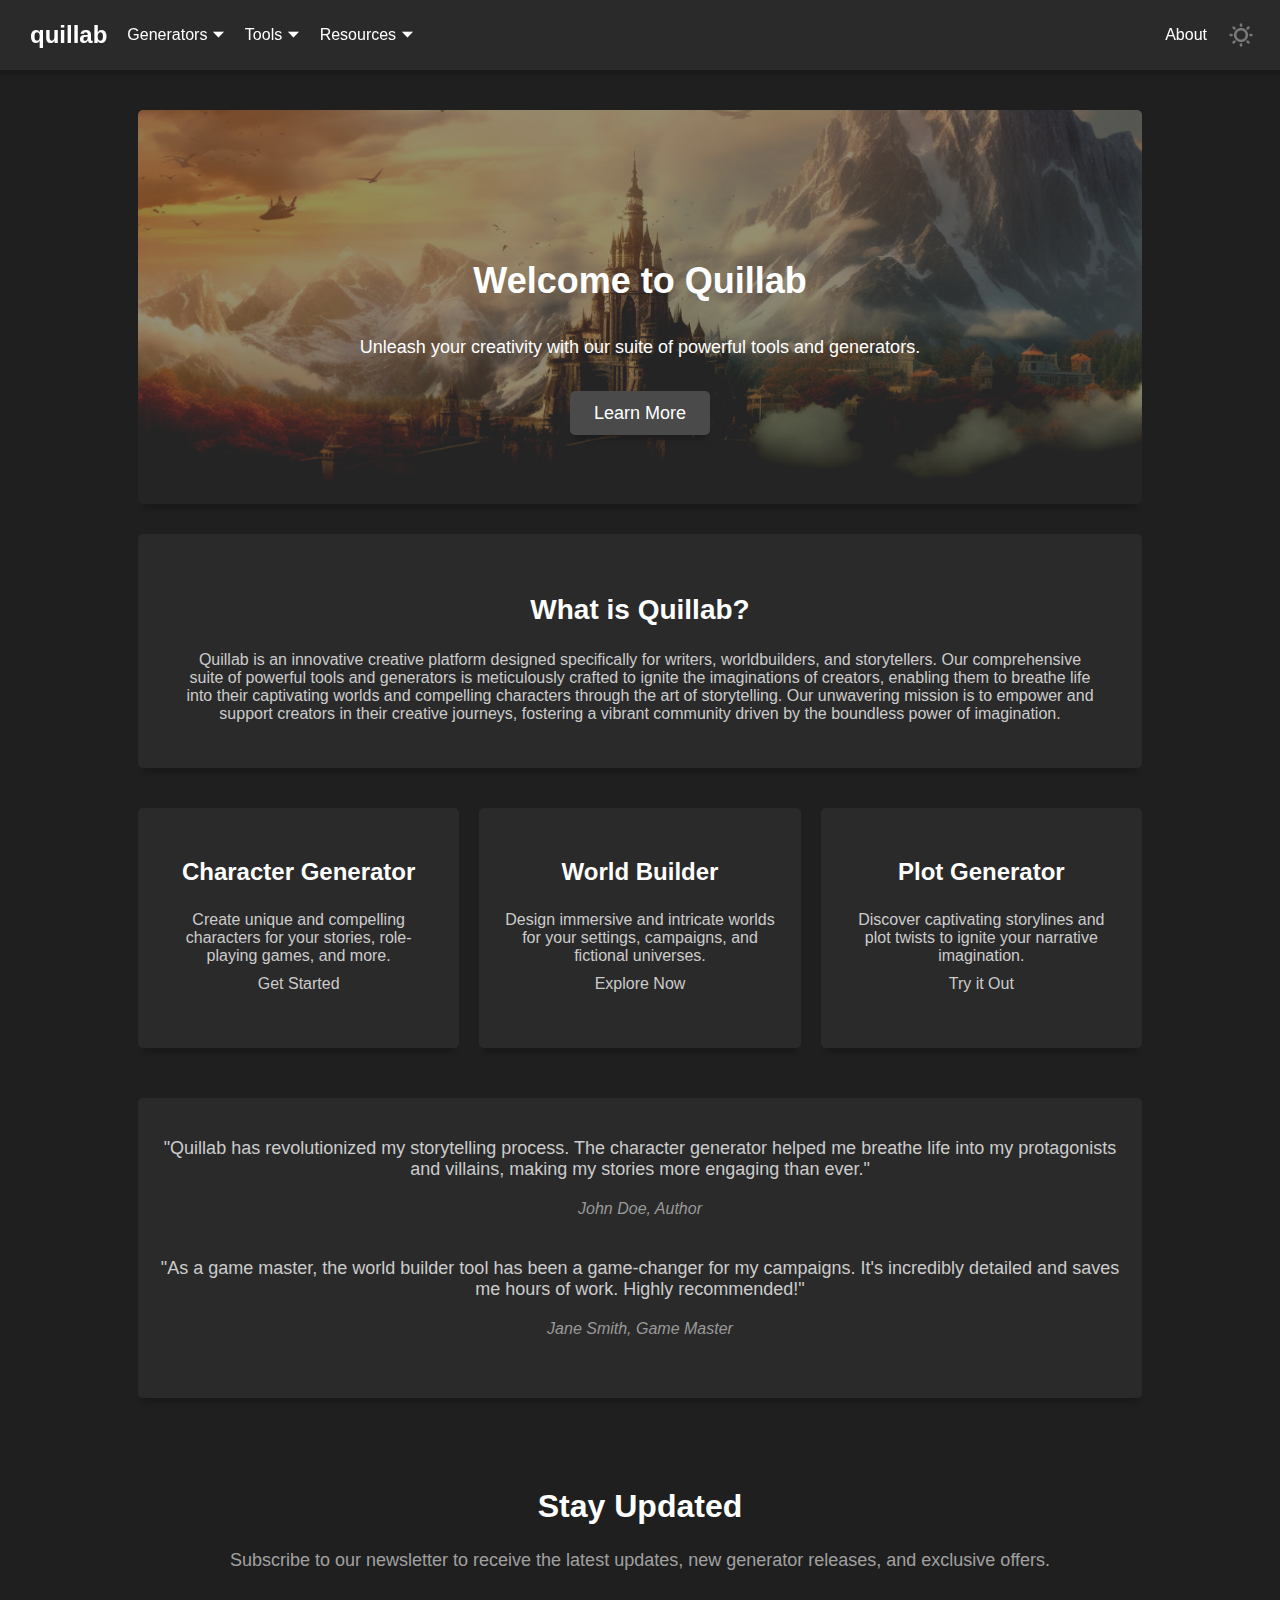
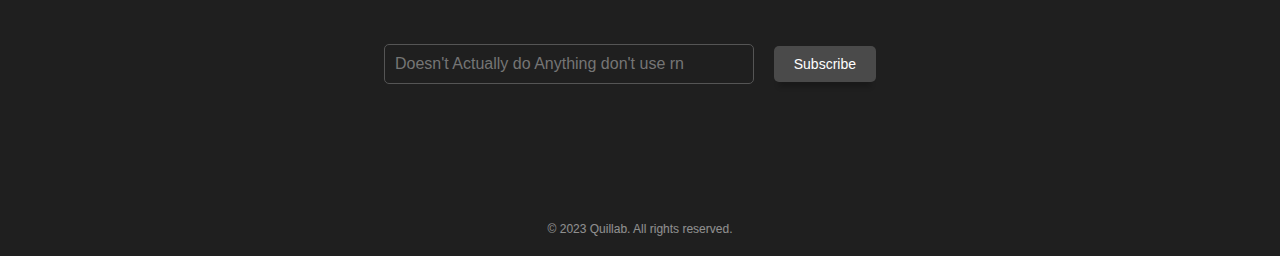
==== index.html @ d58f14c0 "Heavy work on Resources" ====
<!DOCTYPE html>
<html>

<head>
  <title>Quillab | Home</title>
  <link rel="icon" type="image/png" href="./images/icon.png">
  <link rel="stylesheet" href="style.css">
</head>

<body>
  <!--HEADER-->
  <header>
    <nav>
      <ul class="header-options-left">

        <li><a class="link" href="./"><h1>quillab</h1></a></li>

        <li class="dropdown" class="link" href="./generators">
          <summary>Generators ⏷</summary>
          <div class="dropdown-container">
            <ul class="dropdown-content">
              <li><a class="link" href="./character-generator">Character Generator</a></li>
              <!-- Add more generator links here -->
            </ul>
          </div>
        </li>
        
        <li class="dropdown" class="link" href="./generators">
          <summary>Tools ⏷</summary>
          <div class="dropdown-container">
            <ul class="dropdown-content">
              <li><a class="link" href="./character-generator"></a></li>
              <!-- Add more generator links here -->
            </ul>
          </div>
        </li>
        
        <li class="dropdown" class="link" href="./generators">
          <summary>Resources ⏷</summary>
          <div class="dropdown-container">
            <ul class="dropdown-content">
              <li><a class="link" href="./resources/brandon-sanderson/writing-lectures-2020">Sci-Fi and Fantasy Writing Lectures</a></li>
              <!-- Add more generator links here -->
            </ul>
          </div>
        </li>
      </ul>
      <ul class="header-options-right">
        <li><a class="link" href="./about">About</a></li>
        <li><img src="./images/light-mode.png" class="icon-button" onclick="toggleTheme()"></li>
      </ul>
    </nav>
    <script>
      function toggleTheme() {
        var element = document.body;
        element.classList.toggle("light-mode");
      }
    </script>
  </header>
  
  <!--BODY-->
  <div class="centered-container">
    <section class="hero-section" style="background-image: url(./images/hero_banner_dark.png);">
      <h1 style="color: white;">Welcome to Quillab</h1>
      <p style="color: white;">Unleash your creativity with our suite of powerful tools and generators.</p>
      <a class="large-button-link" href="./about">Learn More</a>
    </section>

    <section class="box-container">
      <h2 style="margin: 20px 0;">What is Quillab?</h2>
      <p>Quillab is an innovative creative platform designed specifically for writers, worldbuilders, and storytellers. Our comprehensive suite of powerful tools and generators is meticulously crafted to ignite the imaginations of creators, enabling them to breathe life into their captivating worlds and compelling characters through the art of storytelling. Our unwavering mission is to empower and support creators in their creative journeys, fostering a vibrant community driven by the boundless power of imagination.</p>
    </section>
  
    <section class="feature-section">
      <a href="./character-generator" class="feature-card-link">
        <h3>Character Generator</h3>
        <p>Create unique and compelling characters for your stories, role-playing games, and more.</p>
        <p>Get Started</p>
      </a>
      <a href="#" class="feature-card-link">
        <h3>World Builder</h3>
        <p>Design immersive and intricate worlds for your settings, campaigns, and fictional universes.</p>
        <p>Explore Now</p>
      </a>
      <a href="#" class="feature-card-link">
        <h3>Plot Generator</h3>
        <p>Discover captivating storylines and plot twists to ignite your narrative imagination.</p>
        <p>Try it Out</p>
      </a>
    </section>
  
    <section class="testimonial-section">
      <div class="testimonial">
        <blockquote>"Quillab has revolutionized my storytelling process. The character generator helped me breathe life into my protagonists and villains, making my stories more engaging than ever."</blockquote>
        <cite>John Doe, Author</cite>
      </div>
      <div class="testimonial">
        <blockquote>"As a game master, the world builder tool has been a game-changer for my campaigns. It's incredibly detailed and saves me hours of work. Highly recommended!"</blockquote>
        <cite>Jane Smith, Game Master</cite>
      </div>
    </section>
  
    <section class="newsletter-section">
      <h2>Stay Updated</h2>
      <p>Subscribe to our newsletter to receive the latest updates, new generator releases, and exclusive offers.</p>
      <form class="newsletter-form">
        <input type="email" placeholder="Doesn't Actually do Anything don't use rn" required>
        <button type="submit">Subscribe</button>
      </form> 
    </section>
  </div>

<footer>
  &copy; 2023 Quillab. All rights reserved.
</footer>
</body>
</html>
---- style.css ----
/* Global Styles */

:root {
  --background: #1f1f1f;
  --dark-background: #121212;
  --text: #ffffff;
  --dim-text: #cccccc;
  --text-hover: #999999;
  --section-background: #2a2a2a;
  --button-background: #4a4a4a;
  --button-hover: #666666;
  --button-active: #333333;
  --border: #555555;
}
/*
.light-mode {
  --background: #f2f2f2;
  --dark-background: #e5e5e5;
  --text: #111111;
  --dim-text: #777777;
  --text-hover: #555555;
  --section-background: #ffffff;
  --button-background: #cccccc;
  --button-hover: #bbbbbb;
  --button-active: #aaaaaa;
  --border: #999999;
}
*/

*{
  transition: all 0.15s ease;
  margin: 0;
  padding: 0;
  list-style: none;
  text-decoration: none;
}

body {
  margin: 0;
  font-family: Verdana, Geneva, Tahoma, sans-serif;
  justify-content: center;
  align-items: center;
  align-self: center;
  min-height: 100vh;
  background-color: var(--background);
  color: var(--text);
}

/* 
█░█ █▀▀ ▄▀█ █▀▄ █▀▀ █▀█
█▀█ ██▄ █▀█ █▄▀ ██▄ █▀▄
*/

header {
  display: flex;
  justify-content: space-between;
  align-items: center;
  position: fixed;
  width: 100%;
  height: 50px;
  z-index: 5;
  background-color: var(--section-background);
  padding: 10px;
  box-shadow: 0px 0px 5px 5px rgba(0,0,0,0.2);
}

header h1 {
  font-size: 24px;
  color: var(--text);
  margin: 0;
}

header nav {
  width: 100%;
  display: flex;
  align-items: center;
  justify-content: space-between;
  padding: 10px;
  padding-right: 25px;
}

.header-options-left {
  margin-left: auto;
  display: flex;
  float: left;
  margin: 0;
  padding: 0;
}

.header-options-left li {
  display: flex;
  float: left;
  padding: 0 10px;
  margin: 0;
  align-items: center;
}

.header-options-right {
  margin-left: auto;
  display: flex;
  float: right;
}

.header-options-right li {
  display: flex;
  float: right;
  padding: 0 10px;
  margin: 0;
  align-items: center;
}

header a:hover,
header h1:hover {
  color: var(--text-hover);
}

/* Dropdown Stuffz */

.dropdown {
  cursor: pointer;
}

.dropdown-container {
  display: none;
  position: absolute;
  margin-top: 35px;
  margin-left: -15px;
  padding: 10px;
  width: 100%;
}

.dropdown-content {
  min-width: 100px;
  max-width: 750px;
  position: absolute;
  padding: 5px;
  z-index: 15;
  border: none;
  border-radius: 5px;
  background-color: var(--button-background);
  box-shadow: 0px 10px 5px -5px rgba(0,0,0,0.2);
}

.dropdown:hover .dropdown-container {
  display: block;
}

.dropdown:hover {
  color: var(--text-hover);
}

.dropdown-container li {
  margin: 0;
  padding: 5px 10px;
}


/* 
█▀▄▀█ ▄▀█ █ █▄░█   █▀▀ █▀█ █▄░█ ▀█▀ █▀▀ █▄░█ ▀█▀
█░▀░█ █▀█ █ █░▀█   █▄▄ █▄█ █░▀█ ░█░ ██▄ █░▀█ ░█░
*/

h1,
h2,
h3,
h4,
h5,
h6 {
  color: var(--text);
}

p {
  color: var(--dim-text);
}

h1 {
  text-align: center;
  justify-content: center;
  margin-bottom: 30px;
  font-size: 36px;
  font-family: 'Montserrat', sans-serif;
}

h2 {
  /* Unique style for h2 */
  margin-bottom: 20px;
  font-size: 28px;
  font-family: 'Open Sans', sans-serif;
}

h3 {
  /* Unique style for h3 */
  font-size: 24px;
  font-family: 'Roboto', sans-serif;
}

h4 {
  /* Unique style for h4 */
  font-size: 20px;
  font-family: 'Lato', sans-serif;
}

h5 {
  /* Unique style for h5 */
  font-size: 16px;
  font-family: 'Poppins', sans-serif;
}

h6 {
  /* Unique style for h6 */
  font-size: 14px;
  font-family: 'Nunito', sans-serif;
}

p {
  padding: 5px;
}

.page-title {
  margin: 20px;
  padding: 20px;
}

/* Links */
a {
  color: var(--text);
  text-decoration: none;
}

a.anchor {
  display: block;
  position: relative;
  top: -100px;
  visibility: hidden;
}

.link a {
  color: var(--text);
  text-decoration: none;
}

.link a:hover {
  color: var(--text-hover);
}

/* Lists */

ul {
  list-style-type: disc;
  padding-left: 20px;
}

ol {
  list-style-type: decimal;
  padding-left: 20px;
}

li {
  margin-bottom: 5px;
  text-decoration: none;
}

.container,
.centered-container {
  justify-content: center;
  text-align: center;
  padding-left: 10%;
  padding-right: 10%;
  padding-top: 80px;
  padding-bottom: 10px;
  justify-content: space-between;
}


.container {
  display: flex;
}

.centered-container {
  max-width: 80%;
}

.category {
  margin-bottom: 20px;
}

/* Buttons */
.button-link,
.large-button-link,
button {
  font-size: 14px;
  margin: 30px 20px;
  padding: 10px 20px;
  background-color: var(--button-background);
  color: var(--text);
  border: none;
  border-radius: 5px;
  cursor: pointer;
  box-shadow: 0px 10px 5px -5px rgba(0,0,0,0.2);
  text-decoration: none;
}

.large-button-link {
  font-size: 18px;
  padding: 12px 24px;
}

.button-link:hover,
.large-button-link:hover,
button:hover {
  background-color: var(--button-hover);
}

.button-link:focus,
.large-button-link:focus,
button:focus {
  outline: none;
}

.button-link:active,
.large-button-link:active,
button:active {
  background-color: var(--button-active);
  box-shadow: inset 0px 0px 5px 1px rgba(0,0,0,0.2);
}

.icon-button {
  margin: 0;
  padding: 0;
  width: 28px;
  filter: invert(0.5);
  cursor: pointer;
  text-decoration: none;
  box-shadow: none;
  background-color: none;
}
/*
.icon-button:hover {
  filter: invert(0.576);
}*/
/*
.light-mode .icon-button {
  margin: 0;
  padding: 0;
  width: 28px;
  filter: invert(0);
  cursor: pointer;
  text-decoration: none;
  box-shadow: none;
  background-color: none;
}
 
.light-mode .icon-button:hover {
  filter: invert(0.424);
}
*/
/* Footer */
footer {
  font-size: 12px;
  text-align: center;
  opacity: 0.5;
  width: 100%;
  margin-top: 20px;
  margin-bottom: 20px;
}

/* Generator Container */
.box-container,
.box-container-wide,
.box-container-left,
.box-container-right {
  margin: 0 10px 30px;
  padding: 40px;
  border: none;
  border-radius: 5px;
  background-color: var(--section-background);
  justify-content: space-between;
  box-shadow: 0px 10px 5px -5px rgba(0,0,0,0.2);
}

.box-container {
  text-align: center;
}

.box-container-wide {
  text-align: center;
  width: 180%;
}

.box-container-left {
  width: 90% auto;
  margin-left: 10%;
  text-align: left;
}

.box-container-right {
  width: 90% auto;
  margin-right: 10%;
  text-align: right;
}

/* Containers */

.split-container {
  display: flex;
  justify-content: space-between;
  text-align: center;
}

.section-left {
  width: 33%;
  float: left;
  margin: 0 10px 30px;
  padding: 40px;
  border: none;
  border-radius: 5px;
  background-color: var(--section-background);
  justify-content: space-between;
  box-shadow: 0px 10px 5px -5px rgba(0,0,0,0.2);
}

.section-right {
  width: 66%;
  float: right;
  margin: 0 10px 30px;
  padding: 40px;
  border: none;
  border-radius: 5px;
  background-color: var(--section-background);
  justify-content: space-between;
  box-shadow: 0px 10px 5px -5px rgba(0,0,0,0.2);
}

/* Results Container */
.results {
  margin-top: 30px;
}

.result-item {
  margin-bottom: 20px;
}

.result-item h3 {
  margin-bottom: 10px;
}

.result-item p {
  margin: 0;
}

/* Images */
img {
  max-width: 100%;
  height: auto;
}

/* Horizontal Lines */

hr {
  margin: 30px 120px;
  box-shadow: 0px 10px 5px -5px rgba(0,0,0,0.2);
}

/* Tables */
table {
  width: 100%;
  border-collapse: collapse;
}

th {
  background-color: var(--background);
  color: var(--text);
  padding: 10px;
  text-align: left;
}

td {
  padding: 10px;
}

/* Forms */
form {
  margin-bottom: 20px;
}

input,
textarea,
select {
  width: 100%;
  padding: 10px;
  border-radius: 5px;
  border: 1px solid var(--button-background);
  background-color: var(--background);
  color: var(--text);
}

input[type="checkbox"],
input[type="radio"] {
  display: inline-block;
  margin-right: 5px;
}

textarea {
  resize: vertical;
}

/* Hero Section */
.hero-section {
  text-align: center;
  margin: 30px 10px;
  padding: 80px 0;
  padding-top: 150px;
  background-color: var(--button-active);
  color: var(--text);
  background-position: center;
  background-size: auto 105%;
  box-shadow: 0px 10px 5px -5px rgba(0,0,0,0.2);
  border: none;
  border-radius: 5px;
}

.hero-section h2 {
  font-size: 32px;
  margin-bottom: 20px;
}

.hero-section p {
  font-size: 18px;
  color: var(--dim-text);
  margin-bottom: 40px;
}

/* Feature Section */
.feature-section {
  display: flex;
  justify-content: space-around;
  color: var(--text);
  margin: 0 0 30px;
  padding: 0 0 10px;
}

.feature-card-link,
.feature-card {
  text-align: center;
  padding: 50px 20px;
  margin: 10px;
  border-radius: 5px;
  width: 100%;
  background-color: var(--section-background);
  box-shadow: 0px 10px 5px -5px rgba(0,0,0,0.2);
  justify-content: space-between;
}

.feature-card {
  cursor: auto;
}

.feature-card-link {
  cursor: pointer;
}

.feature-card-link:hover h3 {
  transform: scale(1.15);
}

.feature-card-link h3,
.feature-card h3 {
  font-size: 24px;
  margin-bottom: 20px;
}

.feature-card-link p,
.feature-card p {
  font-size: 16px;
  color: var(--dim-text);
}

/* Testimonial Section */
.testimonial-section {
  text-align: center;
  background-color: var(--button-active);
  color: var(--text);
  margin: 10px;
  padding: 20px;
  border: none;
  border-radius: 5px;
  background-color: var(--section-background);
  justify-content: space-between;
  box-shadow: 0px 10px 5px -5px rgba(0,0,0,0.2);
}

.testimonial-section h2 {
  font-size: 32px;
  margin-bottom: 40px;
}

.testimonial {
  margin-bottom: 40px;
}

.testimonial blockquote {
  font-size: 18px;
  color: var(--dim-text);
  margin: 20px 0;
}

.testimonial cite {
  font-style: italic;
  color: var(--text-hover);
}

/* Newsletter Section */
.newsletter-section {
  text-align: center;
  padding: 80px 0;
  background-color: var(--background);
  color: var(--text);
}

.newsletter-section h2 {
  font-size: 32px;
  margin-bottom: 20px;
}

.newsletter-section p {
  font-size: 18px;
  opacity: 75%;
  margin-bottom: 40px;
}

.newsletter-form {
  display: flex;
  justify-content: center;
  align-items: center;
  margin: 0px 25%;
}

.newsletter-form input[type="email"] {
  padding: 10px;
  font-size: 16px;
  background-color: var(--background);
  border: 1px solid var(--border);
  border-radius: 5px;
  color: var(--text);
}

/* width */
::-webkit-scrollbar {
  width: 10px;
}

/* Track */
::-webkit-scrollbar-track {
  background: var(--dark-background);
  box-shadow: 0px 10px 5px -5px rgba(0,0,0,0.2);
}

/* Handle */
::-webkit-scrollbar-thumb {
  background: var(--border);
  border-radius: 10px;
}

.video-container {
  align-items: center;
  align-self: center;
  position: relative;
  margin: 15px auto;
  width: 75%;
  padding-bottom: 42.1875%; /* 16:9 */
  height: 0;
}

.video-container iframe {
  position: absolute;
  top: 0;
  left: 0;
  width: 100%;
  height: 100%;
}

iframe {
  box-shadow: 0px 10px 5px -5px rgba(0,0,0,0.2);
}

.subtle {
  margin: 0;
  opacity: 50%;
}

.copyright {
  margin: 0;
  opacity: 25%;
  font-size: 12px;
  text-align: center;
  margin-top: 20px;
  margin-bottom: 20px;
  font-family: Verdana, Geneva, Tahoma, sans-serif;
}


/* Additional HTML Elements */

/* Unique styles for other HTML elements can be added here */

/* End of CSS */
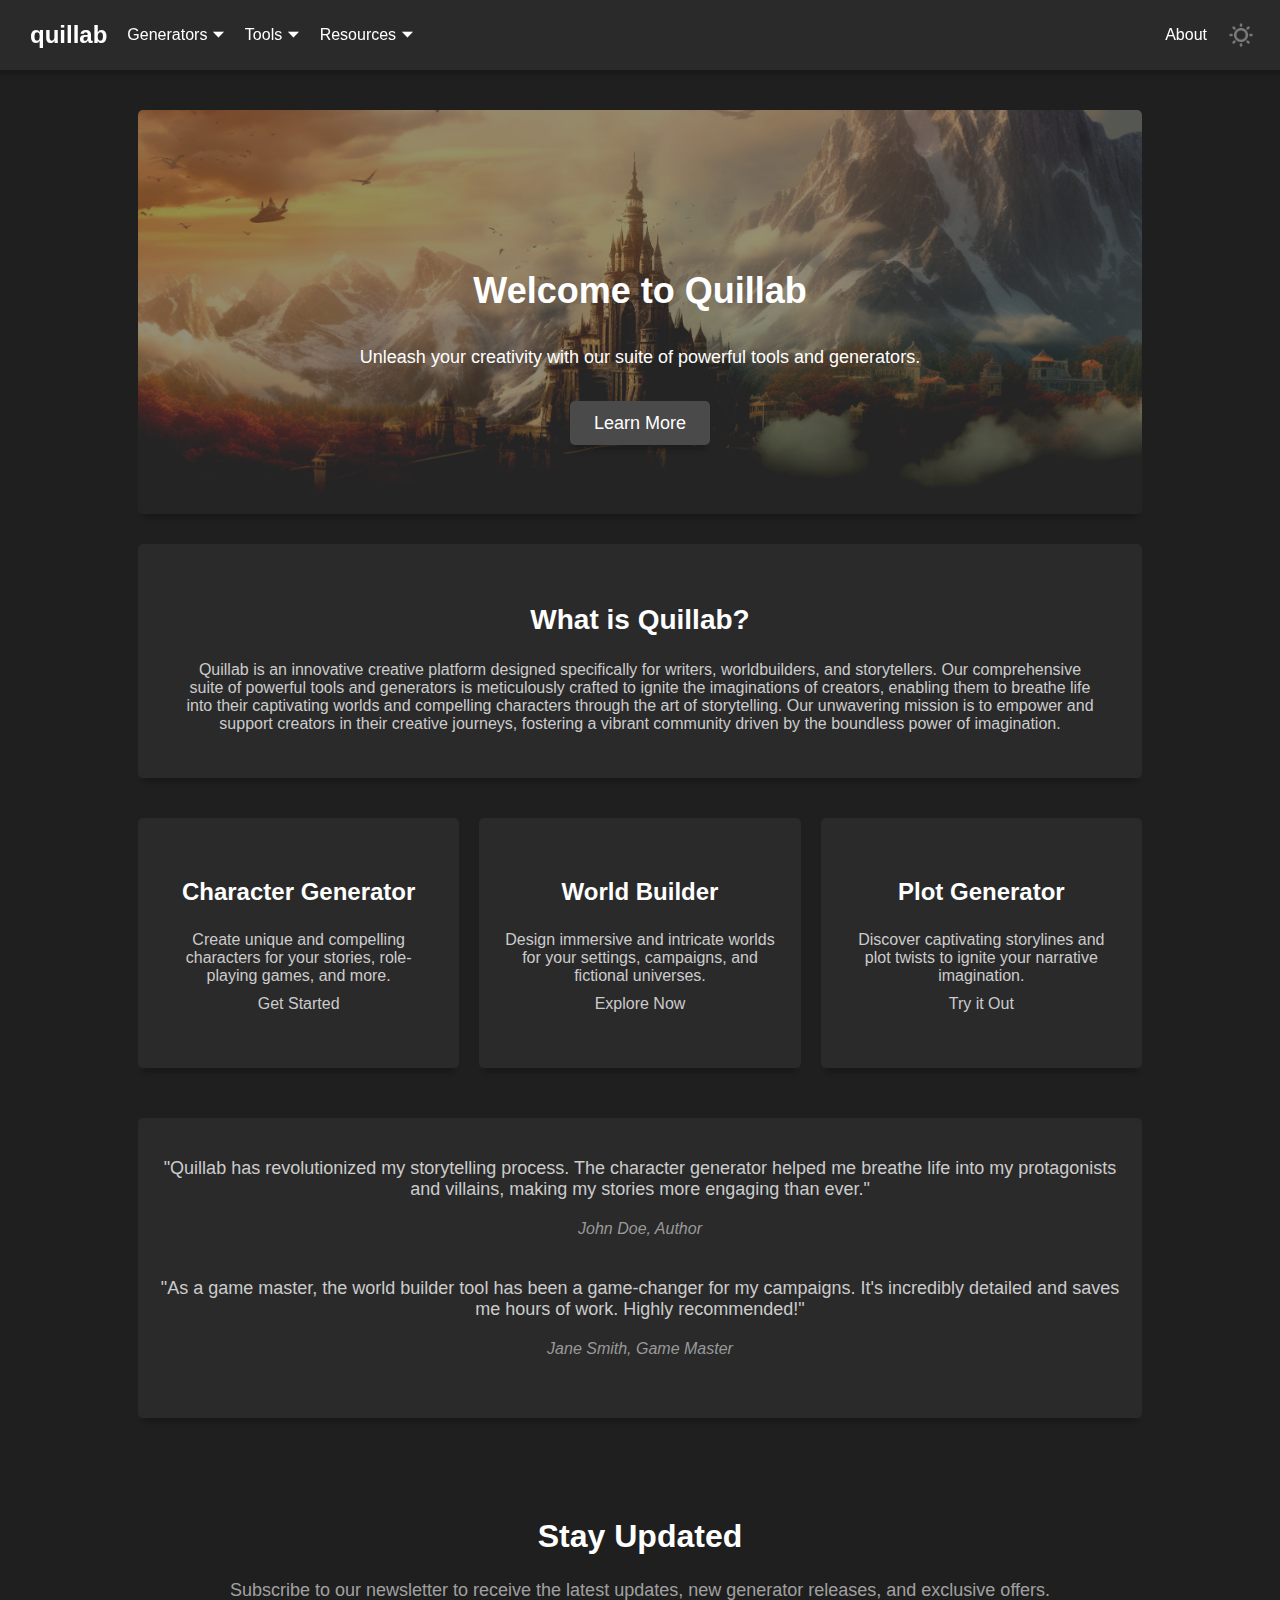
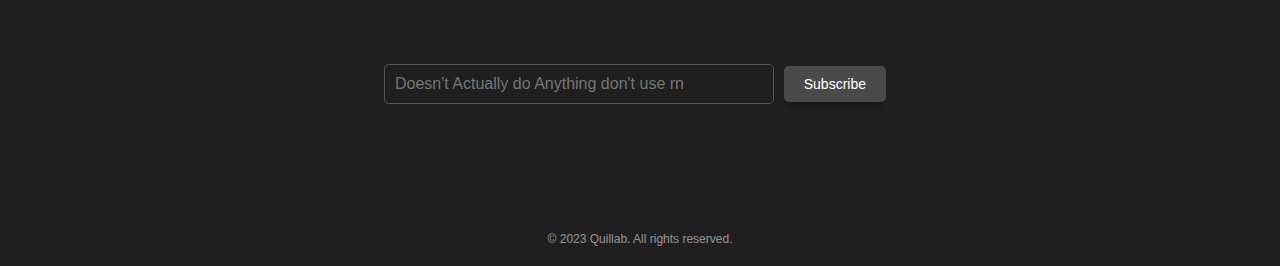
==== commit 15bdbc3a: "character generator upgrades" ====
--- a/index.html
+++ b/index.html
@@ -15,10 +15,11 @@
 
         <li><a class="link" href="./"><h1>quillab</h1></a></li>
 
-        <li class="dropdown" class="link" href="./generators">
+        <li class="dropdown">
           <summary>Generators ⏷</summary>
           <div class="dropdown-container">
             <ul class="dropdown-content">
+              <li><a class="link" href="./generators"><b>Generators Home</b></a></li>
               <li><a class="link" href="./character-generator">Character Generator</a></li>
               <!-- Add more generator links here -->
             </ul>
@@ -29,16 +30,17 @@
           <summary>Tools ⏷</summary>
           <div class="dropdown-container">
             <ul class="dropdown-content">
-              <li><a class="link" href="./character-generator"></a></li>
+              <li><a class="link" href="./tools"><b>Tools Home</b></a></li>
               <!-- Add more generator links here -->
             </ul>
           </div>
         </li>
         
-        <li class="dropdown" class="link" href="./generators">
+        <li class="dropdown">
           <summary>Resources ⏷</summary>
           <div class="dropdown-container">
             <ul class="dropdown-content">
+              <li><a class="link" href="./resources"><b>Resources Home</b></a></li>
               <li><a class="link" href="./resources/brandon-sanderson/writing-lectures-2020">Sci-Fi and Fantasy Writing Lectures</a></li>
               <!-- Add more generator links here -->
             </ul>
--- a/style.css
+++ b/style.css
@@ -28,11 +28,11 @@
 */
 
 *{
-  transition: all 0.15s ease;
   margin: 0;
   padding: 0;
   list-style: none;
   text-decoration: none;
+  transition: all 0.15s ease;
 }
 
 body {
@@ -176,20 +176,21 @@
 h1 {
   text-align: center;
   justify-content: center;
-  margin-bottom: 30px;
+  margin: 10px 10px 30px;
   font-size: 36px;
   font-family: 'Montserrat', sans-serif;
 }
 
 h2 {
   /* Unique style for h2 */
-  margin-bottom: 20px;
+  margin: 10px 10px 20px;
   font-size: 28px;
   font-family: 'Open Sans', sans-serif;
 }
 
 h3 {
   /* Unique style for h3 */
+  margin: 10px;
   font-size: 24px;
   font-family: 'Roboto', sans-serif;
 }
@@ -300,6 +301,10 @@
   text-decoration: none;
 }
 
+button {
+  margin: 20px 10px;
+}
+
 .large-button-link {
   font-size: 18px;
   padding: 12px 24px;
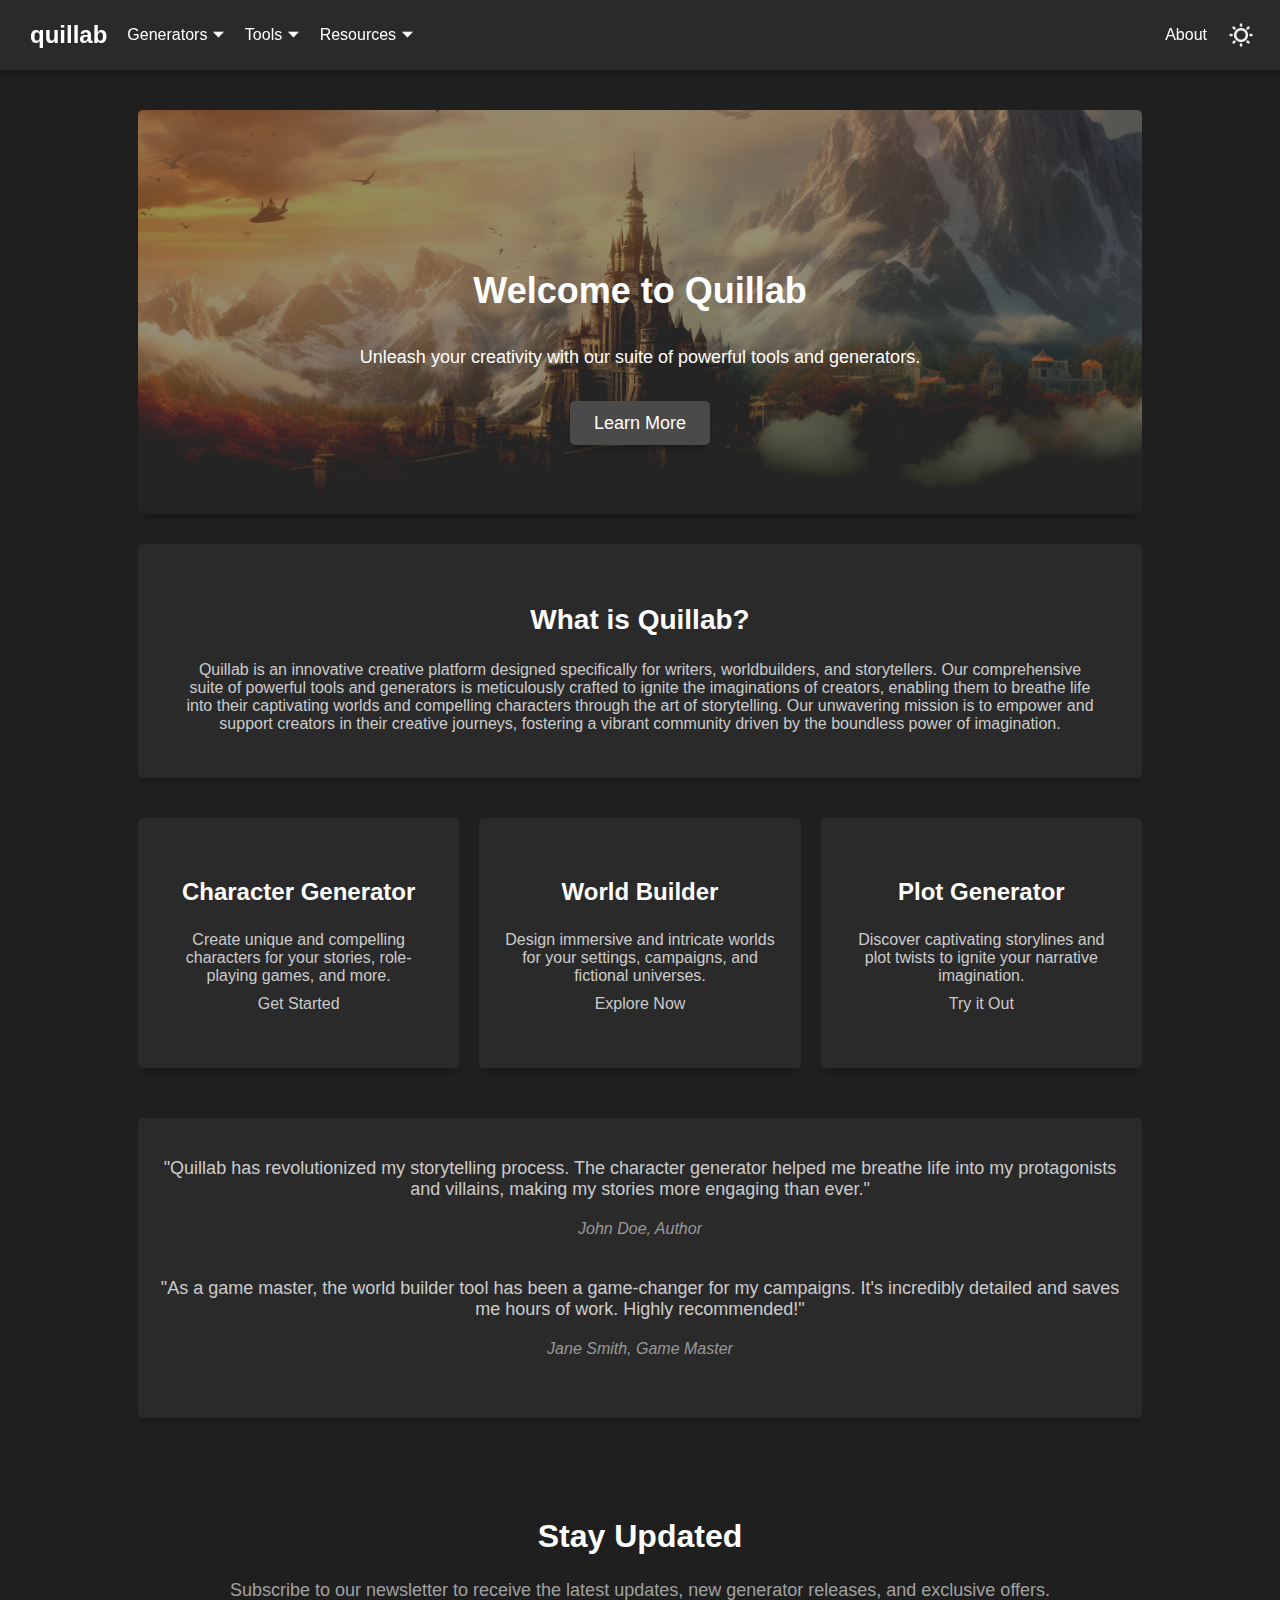
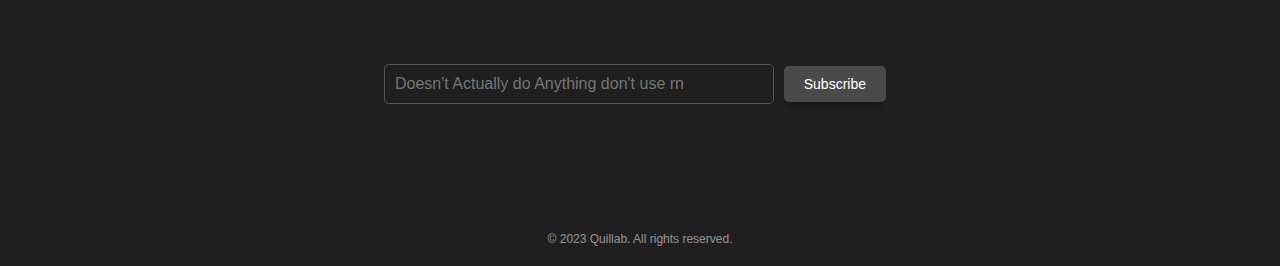
==== commit 996a6e15: "Implemented light theme and expanded character gen" ====
--- a/index.html
+++ b/index.html
@@ -20,7 +20,7 @@
           <div class="dropdown-container">
             <ul class="dropdown-content">
               <li><a class="link" href="./generators"><b>Generators Home</b></a></li>
-              <li><a class="link" href="./character-generator">Character Generator</a></li>
+              <li><a class="link" href="./generators/character-generator">Character Generator</a></li>
               <!-- Add more generator links here -->
             </ul>
           </div>
@@ -53,9 +53,30 @@
       </ul>
     </nav>
     <script>
+      var element = document.body;
+      
+      if (localStorage.getItem("theme") === "light-mode")
+      {
+        element.classList.toggle("light-mode");
+        console.log("Set theme at startup");
+      } else
+      {
+        localStorage.setItem("theme", "dark-mode");
+        console.log("Set Theme to Dark Mode");
+      }
+
       function toggleTheme() {
-        var element = document.body;
         element.classList.toggle("light-mode");
+
+        if (localStorage.getItem("theme") === "dark-mode")
+        {
+          localStorage.setItem("theme", "light-mode");
+          console.log("Set Theme to Light Mode");
+        } else
+        {
+          localStorage.setItem("theme", "dark-mode");
+          console.log("Set Theme to Dark Mode");
+        }
       }
     </script>
   </header>
--- a/style.css
+++ b/style.css
@@ -9,23 +9,22 @@
   --section-background: #2a2a2a;
   --button-background: #4a4a4a;
   --button-hover: #666666;
-  --button-active: #333333;
   --border: #555555;
-}
-/*
+  --accent: #dd5410;
+}
+
 .light-mode {
-  --background: #f2f2f2;
-  --dark-background: #e5e5e5;
-  --text: #111111;
-  --dim-text: #777777;
+  --background: #ffebd4;
+  --dark-background: #e9e9e9;
+  --text: #222222;
+  --dim-text: #888888;
   --text-hover: #555555;
-  --section-background: #ffffff;
-  --button-background: #cccccc;
-  --button-hover: #bbbbbb;
-  --button-active: #aaaaaa;
-  --border: #999999;
-}
-*/
+  --section-background: #ffdab3;
+  --button-background: #ff9e5a;
+  --button-hover: #ff8231;
+  --border: #bbbbbb;  
+  --accent: #ff5722;
+}
 
 *{
   margin: 0;
@@ -190,6 +189,7 @@
 
 h3 {
   /* Unique style for h3 */
+  margin: 10px 10px 15px;
   margin: 10px;
   font-size: 24px;
   font-family: 'Roboto', sans-serif;
@@ -197,6 +197,7 @@
 
 h4 {
   /* Unique style for h4 */
+  margin: 10px;
   font-size: 20px;
   font-family: 'Lato', sans-serif;
 }
@@ -242,6 +243,10 @@
 
 .link a:hover {
   color: var(--text-hover);
+}
+
+.link a:active {
+  color: var(--accent);
 }
 
 /* Lists */
@@ -325,25 +330,25 @@
 .button-link:active,
 .large-button-link:active,
 button:active {
-  background-color: var(--button-active);
-  box-shadow: inset 0px 0px 5px 1px rgba(0,0,0,0.2);
+  background-color: var(--accent);
+  box-shadow: inset 0px 0px 5px 1px rgba(0,0,0,0.5);
 }
 
 .icon-button {
   margin: 0;
   padding: 0;
   width: 28px;
-  filter: invert(0.5);
+  filter: invert(1);
   cursor: pointer;
   text-decoration: none;
   box-shadow: none;
   background-color: none;
 }
-/*
+
 .icon-button:hover {
   filter: invert(0.576);
-}*/
-/*
+}
+
 .light-mode .icon-button {
   margin: 0;
   padding: 0;
@@ -358,7 +363,7 @@
 .light-mode .icon-button:hover {
   filter: invert(0.424);
 }
-*/
+
 /* Footer */
 footer {
   font-size: 12px;
@@ -389,7 +394,7 @@
 
 .box-container-wide {
   text-align: center;
-  width: 180%;
+  width: 80%;
 }
 
 .box-container-left {
@@ -499,10 +504,106 @@
   color: var(--text);
 }
 
-input[type="checkbox"],
-input[type="radio"] {
-  display: inline-block;
-  margin-right: 5px;
+.checkbox-container,
+.radio-container {
+  display: flex;
+  align-items: center;
+  justify-content: center;
+  text-align: center;
+  position: relative;
+  margin: 5px;
+  cursor: pointer;
+  -webkit-user-select: none;
+  -moz-user-select: none;
+  -ms-user-select: none;
+  user-select: none;
+}
+
+.checkbox-container input[type="checkbox"],
+.radio-container input[type="radio"] {
+  position: absolute;
+  opacity: 0;
+  height: 0;
+  width: 0;
+}
+
+.checkbox {
+  margin: 5px;
+  height: 18px;
+  width: 18px;
+  border: 1px solid var(--border);
+  background-color: var(--background);
+  border-radius: 5px;
+}
+
+.checkbox-container:hover input ~ .checkbox{
+  background-color: var(--section-background);
+}
+
+.checkbox-container input:checked ~ .checkbox {
+  background-color: var(--accent);
+}
+
+.checkbox-container .checkbox:after {
+  border: solid white;
+  border-width: 0 3px 3px 0;
+  -webkit-transform: rotate(45deg);
+  -ms-transform: rotate(45deg);
+  transform: rotate(45deg);
+}
+
+.checkbox:after {
+  content: "";
+  position: absolute;
+  display: none;
+}
+
+/* Tooltip */
+.tooltip {
+  position: relative;
+  display: flex;
+  align-items: center;
+  border-bottom: 1px dotted black; /* If you want dots under the hoverable text */
+}
+
+/* Tooltip text */
+.tooltip .tooltiptext {
+  visibility: hidden;
+  min-width: 150px;
+  max-width: 500px;
+  font-size: 14px;
+  background-color: var(--button-background);
+  text-align: center;
+  padding: 5px;
+  border-radius: 5px;
+  box-shadow: 0px 0px 10px 5px rgba(0,0,0,0.3);
+
+  /* Position the tooltip text */
+  position: absolute;
+  z-index: 1;
+  right: 100%;
+  margin-right: 25px;
+
+  /* Fade in tooltip */
+  opacity: 0;
+}
+
+/* Tooltip arrow */
+.tooltip .tooltiptext::after {
+  content: "";
+  position: absolute;
+  top: 50%;
+  left: 100%;
+  margin-right: -5px;
+  border-width: 5px;
+  border-style: solid;
+  border-color: transparent transparent transparent var(--button-background);
+}
+
+/* Show the tooltip text when you mouse over the tooltip container */
+.tooltip:hover .tooltiptext {
+  visibility: visible;
+  opacity: 1;
 }
 
 textarea {
@@ -515,7 +616,6 @@
   margin: 30px 10px;
   padding: 80px 0;
   padding-top: 150px;
-  background-color: var(--button-active);
   color: var(--text);
   background-position: center;
   background-size: auto 105%;
@@ -583,7 +683,6 @@
 /* Testimonial Section */
 .testimonial-section {
   text-align: center;
-  background-color: var(--button-active);
   color: var(--text);
   margin: 10px;
   padding: 20px;
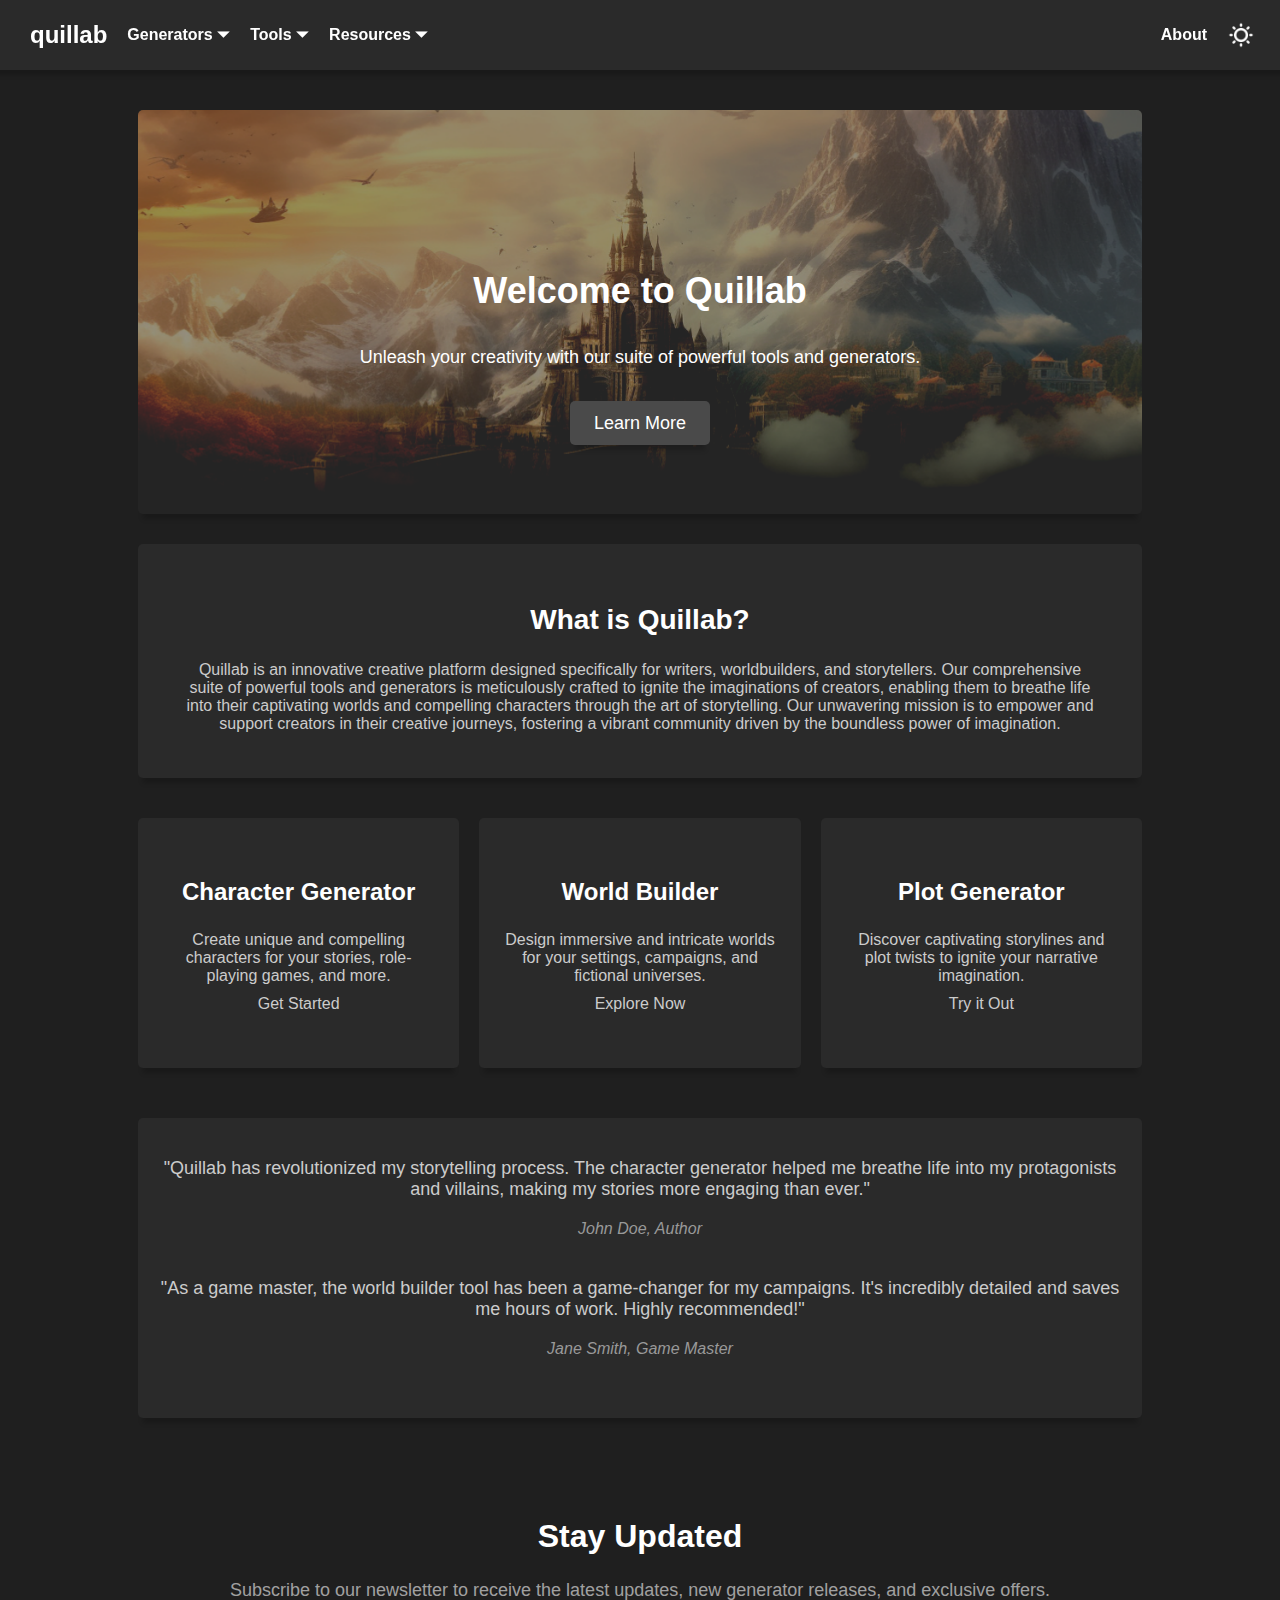
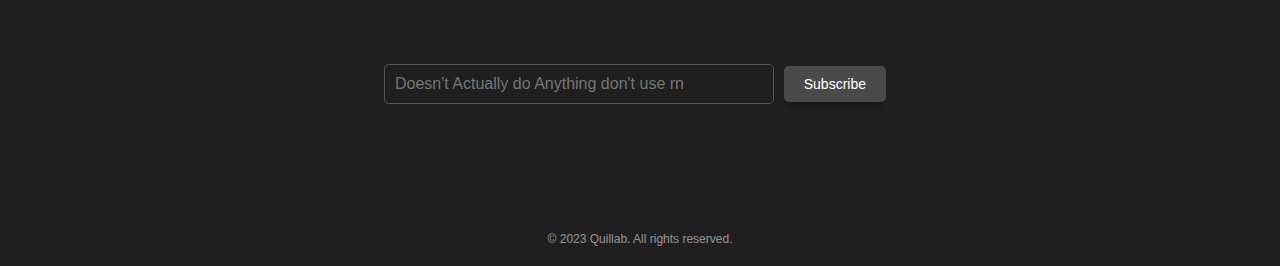
==== commit 5efc6925: "Element transition fixes and styling changes" ====
--- a/index.html
+++ b/index.html
@@ -16,7 +16,7 @@
         <li><a class="link" href="./"><h1>quillab</h1></a></li>
 
         <li class="dropdown">
-          <summary>Generators ⏷</summary>
+          <h2>Generators ⏷</h2>
           <div class="dropdown-container">
             <ul class="dropdown-content">
               <li><a class="link" href="./generators"><b>Generators Home</b></a></li>
@@ -27,7 +27,7 @@
         </li>
         
         <li class="dropdown" class="link" href="./generators">
-          <summary>Tools ⏷</summary>
+          <h2>Tools ⏷</h2>
           <div class="dropdown-container">
             <ul class="dropdown-content">
               <li><a class="link" href="./tools"><b>Tools Home</b></a></li>
@@ -37,7 +37,7 @@
         </li>
         
         <li class="dropdown">
-          <summary>Resources ⏷</summary>
+          <h2>Resources ⏷</h2>
           <div class="dropdown-container">
             <ul class="dropdown-content">
               <li><a class="link" href="./resources"><b>Resources Home</b></a></li>
@@ -48,7 +48,7 @@
         </li>
       </ul>
       <ul class="header-options-right">
-        <li><a class="link" href="./about">About</a></li>
+        <li><a class="link" href="./about"><h2>About</h2></a></li>
         <li><img src="./images/light-mode.png" class="icon-button" onclick="toggleTheme()"></li>
       </ul>
     </nav>
--- a/style.css
+++ b/style.css
@@ -14,15 +14,15 @@
 }
 
 .light-mode {
-  --background: #ffebd4;
-  --dark-background: #e9e9e9;
-  --text: #222222;
-  --dim-text: #888888;
-  --text-hover: #555555;
-  --section-background: #ffdab3;
-  --button-background: #ff9e5a;
-  --button-hover: #ff8231;
-  --border: #bbbbbb;  
+  --background: #ededed;
+  --dark-background: #fafafa;
+  --text: #000000;
+  --dim-text: #333333;
+  --text-hover: #666666;
+  --section-background: #d5d5d5;
+  --button-background: #c2c2c2;
+  --button-hover: #999999;
+  --border: #aaaaaa;
   --accent: #ff5722;
 }
 
@@ -69,6 +69,12 @@
   margin: 0;
 }
 
+header h2 {
+  font-size: 16px;
+  color: var(--text);
+  margin: 0;
+}
+
 header nav {
   width: 100%;
   display: flex;
@@ -109,7 +115,8 @@
 }
 
 header a:hover,
-header h1:hover {
+header h1:hover,
+header h2:hover {
   color: var(--text-hover);
 }
 
@@ -164,7 +171,8 @@
 h3,
 h4,
 h5,
-h6 {
+h6,
+.tooltip {
   color: var(--text);
 }
 
@@ -564,6 +572,10 @@
   display: flex;
   align-items: center;
   border-bottom: 1px dotted black; /* If you want dots under the hoverable text */
+}
+
+.tooltip:hover {
+  color: var(--text-hover);
 }
 
 /* Tooltip text */
@@ -603,6 +615,7 @@
 /* Show the tooltip text when you mouse over the tooltip container */
 .tooltip:hover .tooltiptext {
   visibility: visible;
+  color: var(--text);
   opacity: 1;
 }
 
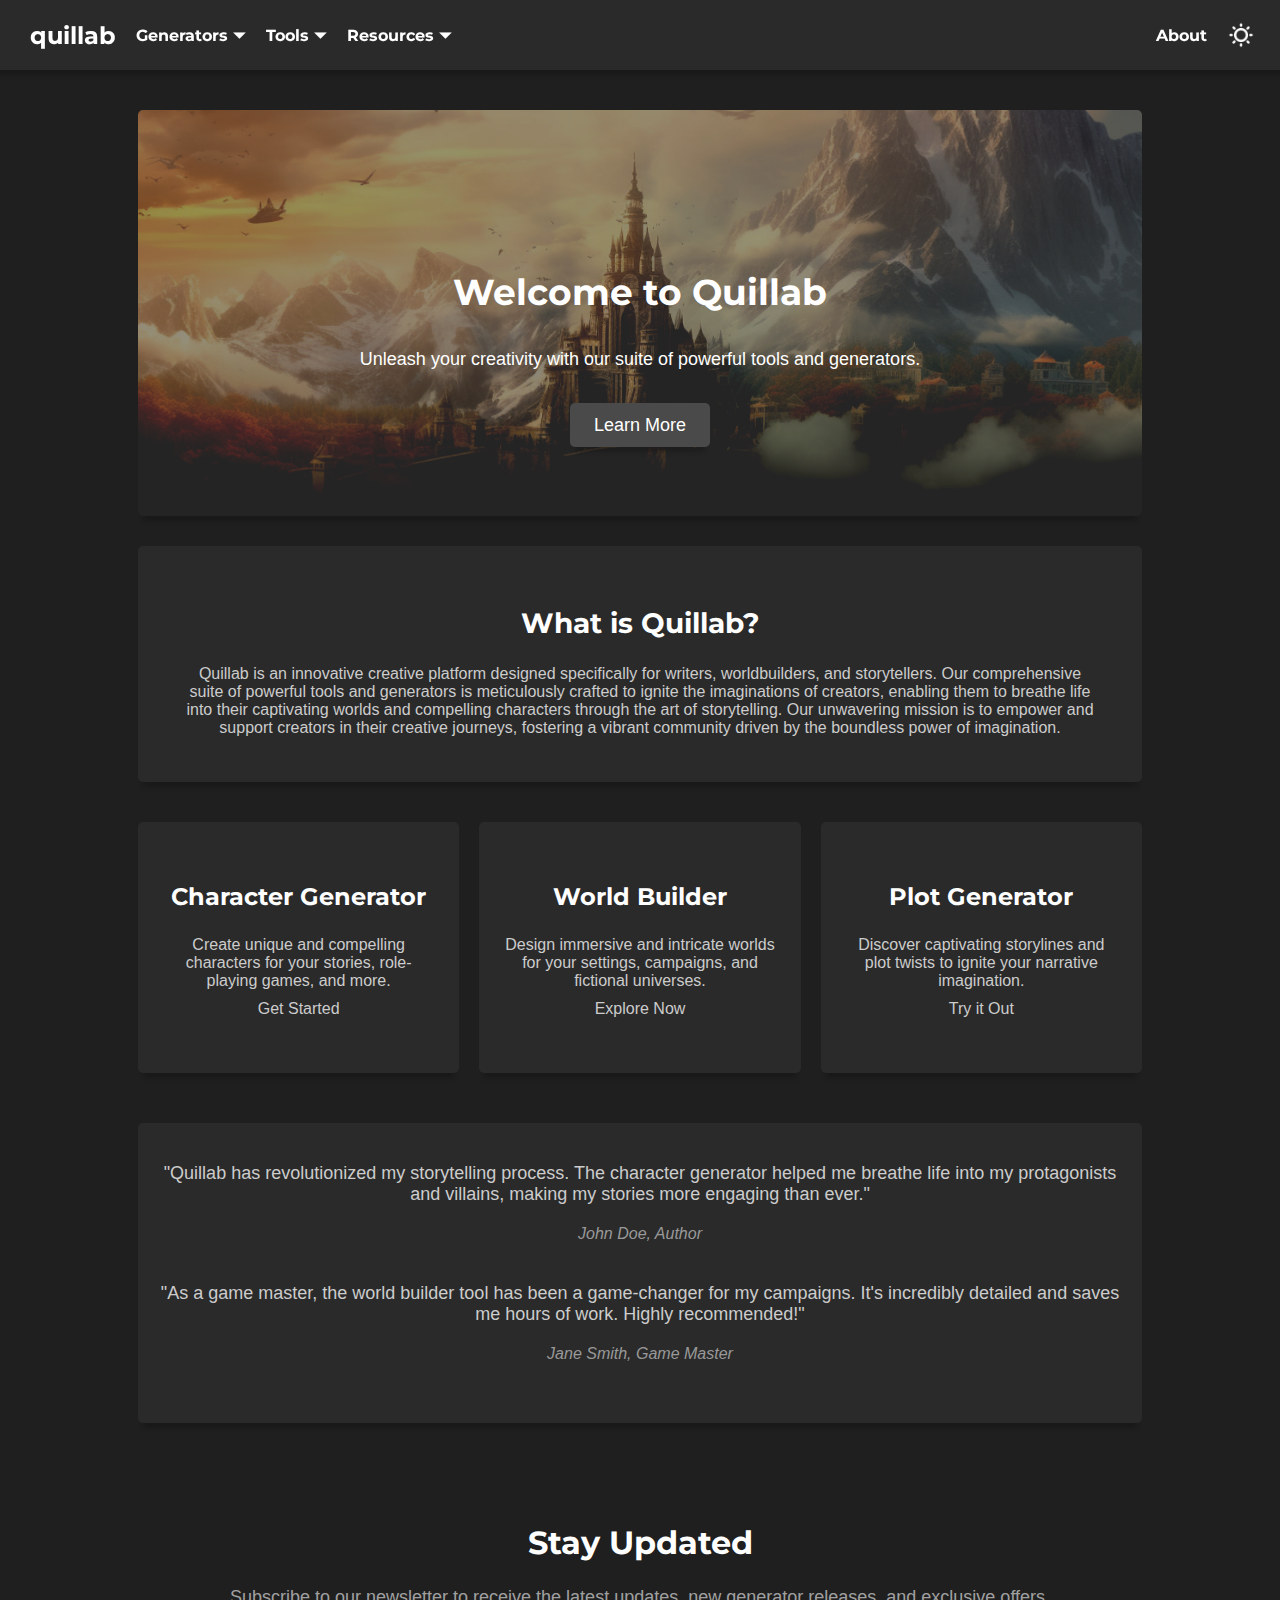
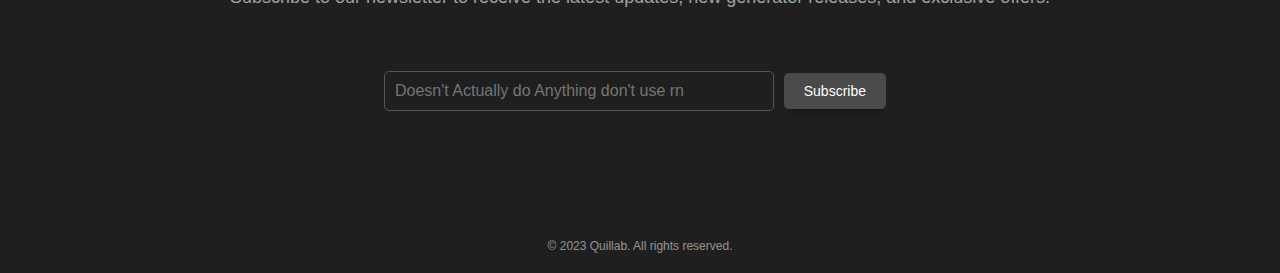
==== commit 1644bbd5: "Changes" ====
--- a/index.html
+++ b/index.html
@@ -3,8 +3,8 @@
 
 <head>
   <title>Quillab | Home</title>
-  <link rel="icon" type="image/png" href="./images/icon.png">
-  <link rel="stylesheet" href="style.css">
+  <link rel="icon" type="image/png" href="images/icon.png">
+  <link rel="stylesheet" href="styles/style.css">
 </head>
 
 <body>
--- a/styles/style.css
+++ b/styles/style.css
@@ -0,0 +1,825 @@
+/* Global Styles */
+
+@import url('https://fonts.googleapis.com/css2?family=Montserrat:wght@800&display=swap');
+
+:root {
+  --background: #1f1f1f;
+  --dark-background: #121212;
+  --text: #ffffff;
+  --dim-text: #cccccc;
+  --text-hover: #999999;
+  --section-background: #2a2a2a;
+  --button-background: #4a4a4a;
+  --button-hover: #f09328;
+  --border: #555555;
+  --accent: #c76e09;
+}
+
+.light-mode {
+  --background: #c2c2c2;
+  --dark-background: #717171;
+  --text: #000000;
+  --dim-text: #333333;
+  --text-hover: #666666;
+  --section-background: #ededed;
+  --button-background: #d5d5d5;
+  --button-hover: #f09328;
+  --border: #aaaaaa;
+  --accent: #c76e09;
+}
+
+*{
+  margin: 0;
+  padding: 0;
+  list-style: none;
+  text-decoration: none;
+  transition: all 0.15s ease;
+}
+
+body {
+  margin: 0;
+  font-family: Verdana, Tahoma, sans-serif;
+  justify-content: center;
+  align-items: center;
+  align-self: center;
+  min-height: 100vh;
+  background-color: var(--background);
+  color: var(--text);
+}
+
+/* 
+█░█ █▀▀ ▄▀█ █▀▄ █▀▀ █▀█
+█▀█ ██▄ █▀█ █▄▀ ██▄ █▀▄
+*/
+
+header {
+  display: flex;
+  justify-content: space-between;
+  align-items: center;
+  position: fixed;
+  width: 100%;
+  height: 50px;
+  z-index: 5;
+  background-color: var(--section-background);
+  padding: 10px;
+  box-shadow: 0px 0px 5px 5px rgba(0,0,0,0.2);
+}
+
+header h1 {
+  font-size: 24px;
+  color: var(--text);
+  margin: 0;
+}
+
+header h2 {
+  font-size: 16px;
+  color: var(--text);
+  margin: 0;
+}
+
+header nav {
+  width: 100%;
+  display: flex;
+  align-items: center;
+  justify-content: space-between;
+  padding: 10px;
+  padding-right: 25px;
+}
+
+.header-options-left {
+  margin-left: auto;
+  display: flex;
+  float: left;
+  margin: 0;
+  padding: 0;
+}
+
+.header-options-left li {
+  display: flex;
+  float: left;
+  padding: 0 10px;
+  margin: 0;
+  align-items: center;
+}
+
+.header-options-right {
+  margin-left: auto;
+  display: flex;
+  float: right;
+}
+
+.header-options-right li {
+  display: flex;
+  float: right;
+  padding: 0 10px;
+  margin: 0;
+  align-items: center;
+}
+
+header a:hover,
+header h1:hover,
+header h2:hover {
+  color: var(--text-hover);
+}
+
+/* Dropdown Stuffz */
+
+.dropdown {
+  cursor: pointer;
+}
+
+.dropdown-container {
+  display: none;
+  position: absolute;
+  margin-top: 35px;
+  margin-left: -15px;
+  padding: 10px;
+  width: 100%;
+}
+
+.dropdown-content {
+  min-width: 100px;
+  max-width: 750px;
+  position: absolute;
+  padding: 5px;
+  z-index: 15;
+  border: none;
+  border-radius: 5px;
+  background-color: var(--button-background);
+  box-shadow: 0px 10px 5px -5px rgba(0,0,0,0.2);
+}
+
+.dropdown:hover .dropdown-container {
+  display: block;
+}
+
+.dropdown:hover {
+  color: var(--text-hover);
+}
+
+.dropdown-container li {
+  margin: 0;
+  padding: 5px 10px;
+}
+
+
+/* 
+█▀▄▀█ ▄▀█ █ █▄░█   █▀▀ █▀█ █▄░█ ▀█▀ █▀▀ █▄░█ ▀█▀
+█░▀░█ █▀█ █ █░▀█   █▄▄ █▄█ █░▀█ ░█░ ██▄ █░▀█ ░█░
+*/
+
+h1,
+h2,
+h3,
+h4,
+h5,
+h6,
+.tooltip {
+  color: var(--text);
+}
+
+p {
+  color: var(--dim-text);
+}
+
+h1 {
+  text-align: center;
+  justify-content: center;
+  margin: 10px 10px 30px;
+  font-size: 36px;
+  font-family: 'Montserrat', sans-serif;
+}
+
+h2 {
+  /* Unique style for h2 */
+  margin: 10px 10px 20px;
+  font-size: 28px;
+  font-family: 'Montserrat', sans-serif;
+}
+
+h3 {
+  /* Unique style for h3 */
+  margin: 10px 10px 15px;
+  margin: 10px;
+  font-size: 24px;
+  font-family: 'Montserrat', sans-serif;
+}
+
+h4 {
+  /* Unique style for h4 */
+  margin: 10px;
+  font-size: 20px;
+  font-family: 'Montserrat', sans-serif;
+}
+
+h5 {
+  /* Unique style for h5 */
+  font-size: 16px;
+  font-family: 'Montserrat', sans-serif;
+}
+
+h6 {
+  /* Unique style for h6 */
+  font-size: 14px;
+  font-family: 'Montserrat', sans-serif;
+}
+
+p {
+  padding: 5px;
+}
+
+.page-title {
+  margin: 20px;
+  padding: 20px;
+}
+
+/* Links */
+a {
+  color: var(--text);
+  text-decoration: none;
+}
+
+a.anchor {
+  display: block;
+  position: relative;
+  top: -100px;
+  visibility: hidden;
+}
+
+.link a {
+  color: var(--text);
+  text-decoration: none;
+}
+
+.link a:hover {
+  color: var(--text-hover);
+}
+
+.link a:active {
+  color: var(--accent);
+}
+
+/* Lists */
+
+ul {
+  list-style-type: disc;
+  padding-left: 20px;
+}
+
+ol {
+  list-style-type: decimal;
+  padding-left: 20px;
+}
+
+li {
+  margin-bottom: 5px;
+  text-decoration: none;
+}
+
+.container,
+.centered-container {
+  justify-content: center;
+  text-align: center;
+  padding-left: 10%;
+  padding-right: 10%;
+  padding-top: 80px;
+  padding-bottom: 10px;
+  justify-content: space-between;
+}
+
+
+.container {
+  display: flex;
+}
+
+.centered-container {
+  max-width: 80%;
+}
+
+.category {
+  margin-bottom: 20px;
+}
+
+/* Buttons */
+.button-link,
+.large-button-link,
+button {
+  font-size: 14px;
+  margin: 30px 20px;
+  padding: 10px 20px;
+  background-color: var(--button-background);
+  color: var(--text);
+  border: none;
+  border-radius: 5px;
+  cursor: pointer;
+  box-shadow: 0px 10px 5px -5px rgba(0,0,0,0.2);
+  text-decoration: none;
+}
+
+button {
+  margin: 20px 10px;
+}
+
+.large-button-link {
+  font-size: 18px;
+  padding: 12px 24px;
+}
+
+.button-link:hover,
+.large-button-link:hover,
+button:hover {
+  background-color: var(--button-hover);
+}
+
+.button-link:focus,
+.large-button-link:focus,
+button:focus {
+  outline: none;
+}
+
+.button-link:active,
+.large-button-link:active,
+button:active {
+  background-color: var(--accent);
+  box-shadow: inset 0px 0px 5px 1px rgba(0,0,0,0.5);
+}
+
+.icon-button {
+  margin: 0;
+  padding: 0;
+  width: 28px;
+  filter: invert(1);
+  cursor: pointer;
+  text-decoration: none;
+  box-shadow: none;
+  background-color: none;
+}
+
+.icon-button:hover {
+  filter: invert(0.576);
+}
+
+.light-mode .icon-button {
+  margin: 0;
+  padding: 0;
+  width: 28px;
+  filter: invert(0);
+  cursor: pointer;
+  text-decoration: none;
+  box-shadow: none;
+  background-color: none;
+}
+ 
+.light-mode .icon-button:hover {
+  filter: invert(0.424);
+}
+
+/* Footer */
+footer {
+  font-size: 12px;
+  text-align: center;
+  opacity: 0.5;
+  width: 100%;
+  margin-top: 20px;
+  margin-bottom: 20px;
+}
+
+/* Generator Container */
+.box-container,
+.box-container-wide,
+.box-container-left,
+.box-container-right {
+  margin: 0 10px 30px;
+  padding: 40px;
+  border: none;
+  border-radius: 5px;
+  background-color: var(--section-background);
+  justify-content: space-between;
+  box-shadow: 0px 10px 5px -5px rgba(0,0,0,0.2);
+}
+
+.box-container {
+  text-align: center;
+}
+
+.box-container-wide {
+  text-align: center;
+  width: 80%;
+}
+
+.box-container-left {
+  width: 90% auto;
+  margin-left: 10%;
+  text-align: left;
+}
+
+.box-container-right {
+  width: 90% auto;
+  margin-right: 10%;
+  text-align: right;
+}
+
+/* Containers */
+
+.split-container {
+  display: flex;
+  justify-content: space-between;
+  text-align: center;
+}
+
+.section-left {
+  width: 33%;
+  float: left;
+  margin: 0 10px 30px;
+  padding: 40px;
+  border: none;
+  border-radius: 5px;
+  background-color: var(--section-background);
+  justify-content: space-between;
+  box-shadow: 0px 10px 5px -5px rgba(0,0,0,0.2);
+}
+
+.section-right {
+  width: 66%;
+  float: right;
+  margin: 0 10px 30px;
+  padding: 40px;
+  border: none;
+  border-radius: 5px;
+  background-color: var(--section-background);
+  justify-content: space-between;
+  box-shadow: 0px 10px 5px -5px rgba(0,0,0,0.2);
+}
+
+/* Results Container */
+.results {
+  margin-top: 30px;
+}
+
+.result-item {
+  margin-bottom: 20px;
+}
+
+.result-item h3 {
+  margin-bottom: 10px;
+}
+
+.result-item p {
+  margin: 0;
+}
+
+/* Images */
+img {
+  max-width: 100%;
+  height: auto;
+}
+
+/* Horizontal Lines */
+
+hr {
+  margin: 30px 120px;
+  box-shadow: 0px 10px 5px -5px rgba(0,0,0,0.2);
+}
+
+/* Tables */
+table {
+  width: 100%;
+  border-collapse: collapse;
+}
+
+th {
+  background-color: var(--background);
+  color: var(--text);
+  padding: 10px;
+  text-align: left;
+}
+
+td {
+  padding: 10px;
+}
+
+/* Forms */
+form {
+  margin-bottom: 20px;
+}
+
+input,
+textarea,
+select {
+  width: 100%;
+  padding: 10px;
+  border-radius: 5px;
+  border: 1px solid var(--button-background);
+  background-color: var(--background);
+  color: var(--text);
+}
+
+.checkbox-container,
+.radio-container {
+  display: flex;
+  align-items: center;
+  justify-content: center;
+  text-align: center;
+  position: relative;
+  margin: 5px;
+  cursor: pointer;
+  -webkit-user-select: none;
+  -moz-user-select: none;
+  -ms-user-select: none;
+  user-select: none;
+}
+
+.checkbox-container input[type="checkbox"],
+.radio-container input[type="radio"] {
+  position: absolute;
+  opacity: 0;
+  height: 0;
+  width: 0;
+}
+
+.checkbox {
+  margin: 5px;
+  height: 18px;
+  width: 18px;
+  border: 1px solid var(--border);
+  background-color: var(--background);
+  border-radius: 5px;
+}
+
+.checkbox-container:hover input ~ .checkbox{
+  background-color: var(--section-background);
+}
+
+.checkbox-container input:checked ~ .checkbox {
+  background-color: var(--accent);
+}
+
+.checkbox-container .checkbox:after {
+  border: solid white;
+  border-width: 0 3px 3px 0;
+  -webkit-transform: rotate(45deg);
+  -ms-transform: rotate(45deg);
+  transform: rotate(45deg);
+}
+
+.checkbox:after {
+  content: "";
+  position: absolute;
+  display: none;
+}
+
+/* Tooltip */
+.tooltip {
+  position: relative;
+  display: flex;
+  align-items: center;
+  border-bottom: 1px dotted black; /* If you want dots under the hoverable text */
+}
+
+.tooltip:hover {
+  color: var(--text-hover);
+}
+
+/* Tooltip text */
+.tooltip .tooltiptext {
+  visibility: hidden;
+  min-width: 150px;
+  max-width: 500px;
+  font-size: 14px;
+  background-color: var(--button-background);
+  text-align: center;
+  padding: 5px;
+  border-radius: 5px;
+  box-shadow: 0px 0px 10px 5px rgba(0,0,0,0.3);
+
+  /* Position the tooltip text */
+  position: absolute;
+  z-index: 1;
+  right: 100%;
+  margin-right: 25px;
+
+  /* Fade in tooltip */
+  opacity: 0;
+}
+
+/* Tooltip arrow */
+.tooltip .tooltiptext::after {
+  content: "";
+  position: absolute;
+  top: 50%;
+  left: 100%;
+  margin-right: -5px;
+  border-width: 5px;
+  border-style: solid;
+  border-color: transparent transparent transparent var(--button-background);
+}
+
+/* Show the tooltip text when you mouse over the tooltip container */
+.tooltip:hover .tooltiptext {
+  visibility: visible;
+  color: var(--text);
+  opacity: 1;
+}
+
+textarea {
+  resize: vertical;
+}
+
+/* Hero Section */
+.hero-section {
+  text-align: center;
+  margin: 30px 10px;
+  padding: 80px 0;
+  padding-top: 150px;
+  color: var(--text);
+  background-position: center;
+  background-size: auto 105%;
+  box-shadow: 0px 10px 5px -5px rgba(0,0,0,0.2);
+  border: none;
+  border-radius: 5px;
+}
+
+.hero-section h2 {
+  font-size: 32px;
+  margin-bottom: 20px;
+}
+
+.hero-section p {
+  font-size: 18px;
+  color: var(--dim-text);
+  margin-bottom: 40px;
+}
+
+/* Feature Section */
+.feature-section {
+  display: flex;
+  justify-content: space-around;
+  color: var(--text);
+  margin: 0 0 30px;
+  padding: 0 0 10px;
+}
+
+.feature-card-link,
+.feature-card {
+  text-align: center;
+  padding: 50px 20px;
+  margin: 10px;
+  border-radius: 5px;
+  width: 100%;
+  background-color: var(--section-background);
+  box-shadow: 0px 10px 5px -5px rgba(0,0,0,0.2);
+  justify-content: space-between;
+}
+
+.feature-card {
+  cursor: auto;
+}
+
+.feature-card-link {
+  cursor: pointer;
+}
+
+.feature-card-link:hover h3 {
+  transform: scale(1.15);
+}
+
+.feature-card-link h3,
+.feature-card h3 {
+  font-size: 24px;
+  margin-bottom: 20px;
+}
+
+.feature-card-link p,
+.feature-card p {
+  font-size: 16px;
+  color: var(--dim-text);
+}
+
+/* Testimonial Section */
+.testimonial-section {
+  text-align: center;
+  color: var(--text);
+  margin: 10px;
+  padding: 20px;
+  border: none;
+  border-radius: 5px;
+  background-color: var(--section-background);
+  justify-content: space-between;
+  box-shadow: 0px 10px 5px -5px rgba(0,0,0,0.2);
+}
+
+.testimonial-section h2 {
+  font-size: 32px;
+  margin-bottom: 40px;
+}
+
+.testimonial {
+  margin-bottom: 40px;
+}
+
+.testimonial blockquote {
+  font-size: 18px;
+  color: var(--dim-text);
+  margin: 20px 0;
+}
+
+.testimonial cite {
+  font-style: italic;
+  color: var(--text-hover);
+}
+
+/* Newsletter Section */
+.newsletter-section {
+  text-align: center;
+  padding: 80px 0;
+  background-color: var(--background);
+  color: var(--text);
+}
+
+.newsletter-section h2 {
+  font-size: 32px;
+  margin-bottom: 20px;
+}
+
+.newsletter-section p {
+  font-size: 18px;
+  opacity: 75%;
+  margin-bottom: 40px;
+}
+
+.newsletter-form {
+  display: flex;
+  justify-content: center;
+  align-items: center;
+  margin: 0px 25%;
+}
+
+.newsletter-form input[type="email"] {
+  padding: 10px;
+  font-size: 16px;
+  background-color: var(--background);
+  border: 1px solid var(--border);
+  border-radius: 5px;
+  color: var(--text);
+}
+
+/* width */
+::-webkit-scrollbar {
+  width: 10px;
+}
+
+/* Track */
+::-webkit-scrollbar-track {
+  background: var(--dark-background);
+  box-shadow: 0px 10px 5px -5px rgba(0,0,0,0.2);
+}
+
+/* Handle */
+::-webkit-scrollbar-thumb {
+  background: var(--border);
+  border-radius: 10px;
+}
+
+.video-container {
+  align-items: center;
+  align-self: center;
+  position: relative;
+  margin: 15px auto;
+  width: 75%;
+  padding-bottom: 42.1875%; /* 16:9 */
+  height: 0;
+}
+
+.video-container iframe {
+  position: absolute;
+  top: 0;
+  left: 0;
+  width: 100%;
+  height: 100%;
+}
+
+iframe {
+  box-shadow: 0px 10px 5px -5px rgba(0,0,0,0.2);
+}
+
+.subtle {
+  margin: 0;
+  opacity: 50%;
+}
+
+.copyright {
+  margin: 0;
+  opacity: 25%;
+  font-size: 12px;
+  text-align: center;
+  margin-top: 20px;
+  margin-bottom: 20px;
+  font-family: Verdana, Geneva, Tahoma, sans-serif;
+}
+
+
+/* Additional HTML Elements */
+
+/* Unique styles for other HTML elements can be added here */
+
+/* End of CSS */
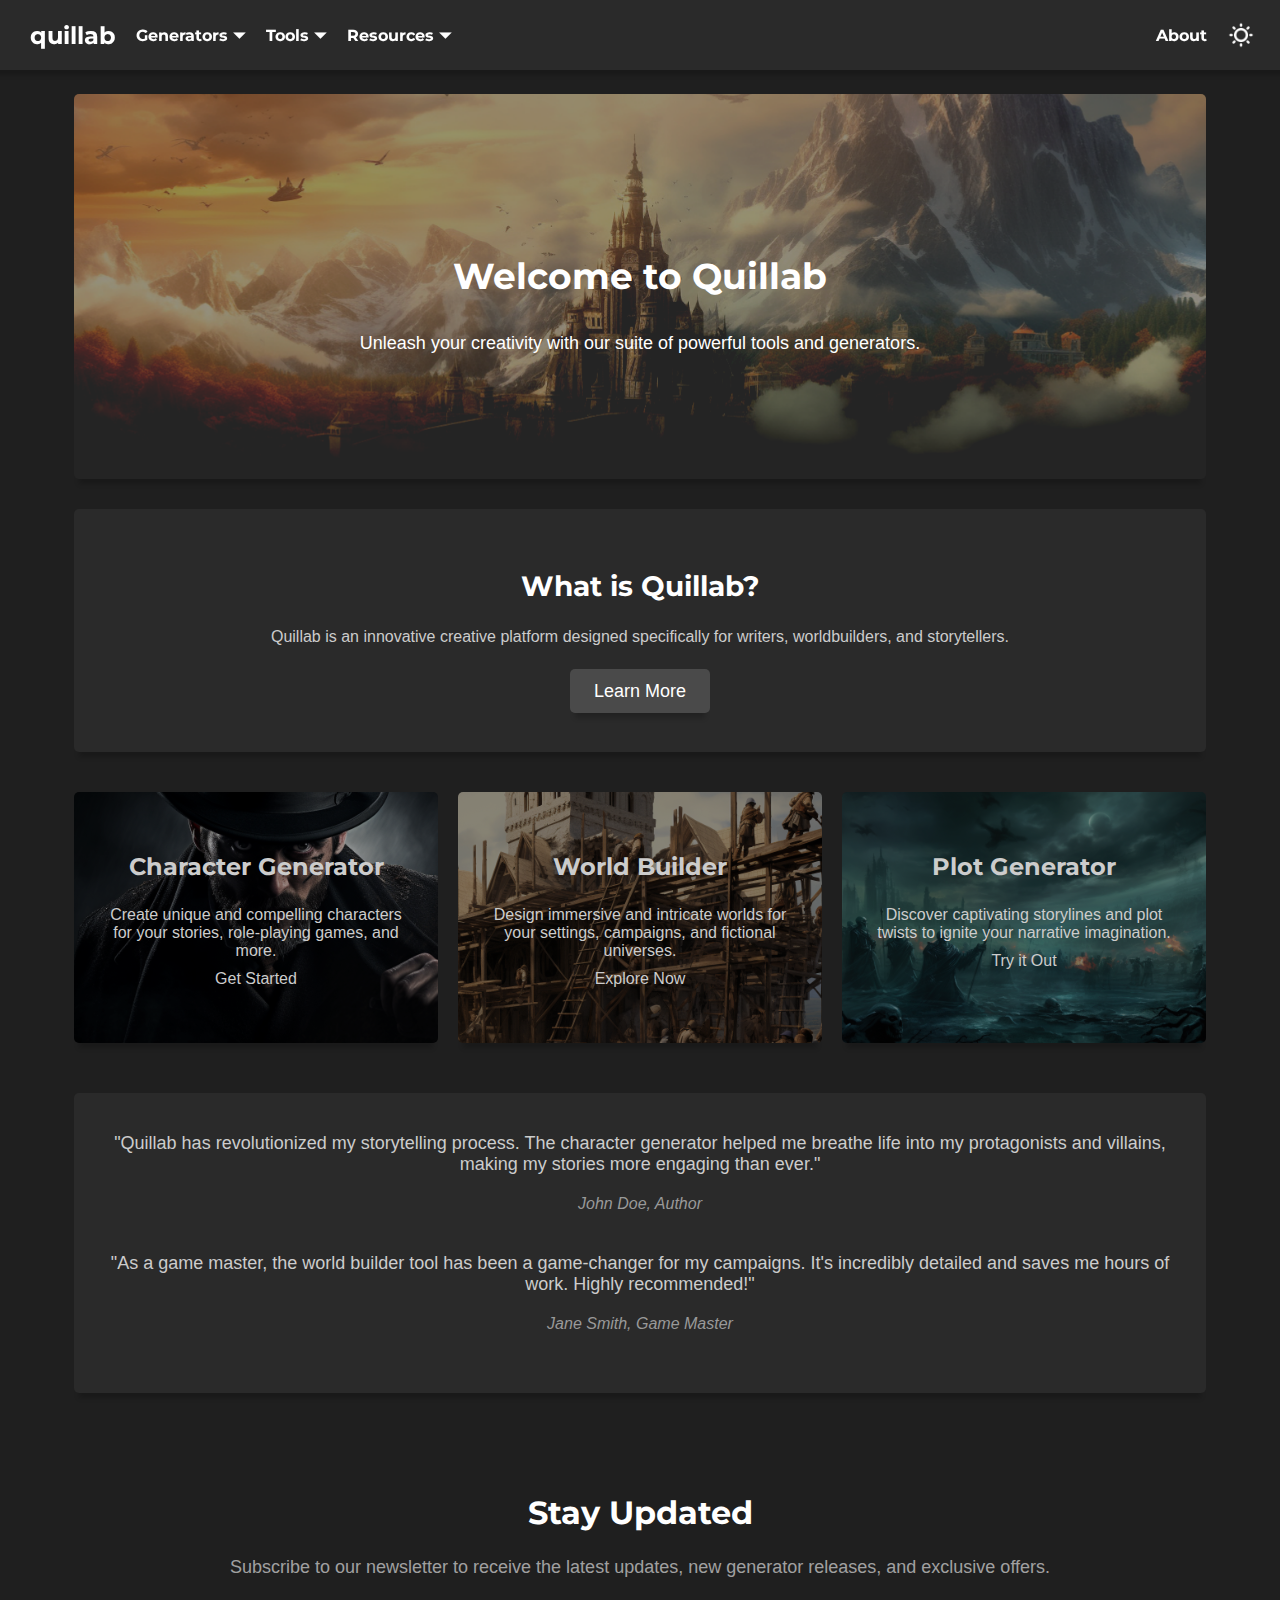
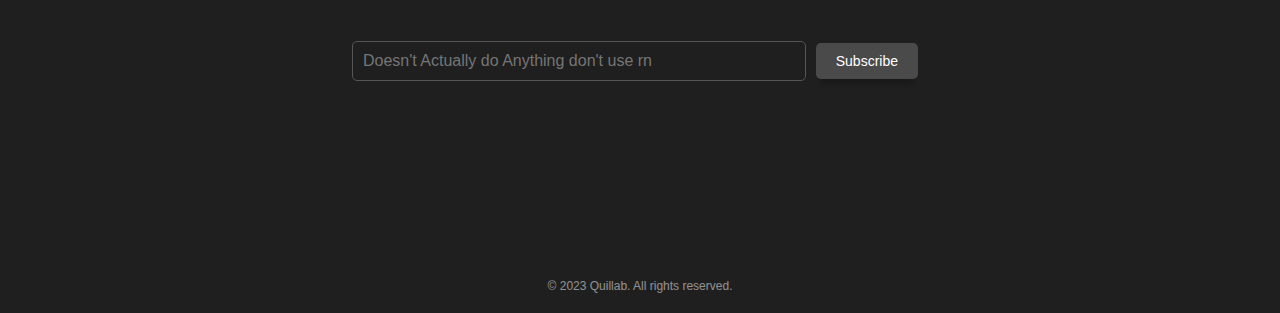
==== commit 5205b0ce: "Style upgrades" ====
--- a/index.html
+++ b/index.html
@@ -86,29 +86,31 @@
     <section class="hero-section" style="background-image: url(./images/hero_banner_dark.png);">
       <h1 style="color: white;">Welcome to Quillab</h1>
       <p style="color: white;">Unleash your creativity with our suite of powerful tools and generators.</p>
-      <a class="large-button-link" href="./about">Learn More</a>
     </section>
 
     <section class="box-container">
       <h2 style="margin: 20px 0;">What is Quillab?</h2>
-      <p>Quillab is an innovative creative platform designed specifically for writers, worldbuilders, and storytellers. Our comprehensive suite of powerful tools and generators is meticulously crafted to ignite the imaginations of creators, enabling them to breathe life into their captivating worlds and compelling characters through the art of storytelling. Our unwavering mission is to empower and support creators in their creative journeys, fostering a vibrant community driven by the boundless power of imagination.</p>
+      <p>Quillab is an innovative creative platform designed specifically for writers, worldbuilders, and storytellers.</p>
+      <div style="margin: 30px 0 10px;">
+        <a class="large-button-link" href="./about">Learn More</a>
+      </div>
     </section>
   
     <section class="feature-section">
-      <a href="./character-generator" class="feature-card-link">
-        <h3>Character Generator</h3>
-        <p>Create unique and compelling characters for your stories, role-playing games, and more.</p>
-        <p>Get Started</p>
+      <a href="./character-generator" class="feature-card-link" style="background-image: url(./images/banners/gen_character.png); background-color: #aaaaaa;">
+        <h3 style="color: #cccccc;">Character Generator</h3>
+        <p style="color: #cccccc;">Create unique and compelling characters for your stories, role-playing games, and more.</p>
+        <p style="color: #cccccc;">Get Started</p>
       </a>
-      <a href="#" class="feature-card-link">
-        <h3>World Builder</h3>
-        <p>Design immersive and intricate worlds for your settings, campaigns, and fictional universes.</p>
-        <p>Explore Now</p>
+      <a href="#" class="feature-card-link" style="background-image: url(./images/banners/worldbuilding.png); background-color: #888888;">
+        <h3 style="color: #cccccc;">World Builder</h3>
+        <p style="color: #cccccc;">Design immersive and intricate worlds for your settings, campaigns, and fictional universes.</p>
+        <p style="color: #cccccc;">Explore Now</p>
       </a>
-      <a href="#" class="feature-card-link">
-        <h3>Plot Generator</h3>
-        <p>Discover captivating storylines and plot twists to ignite your narrative imagination.</p>
-        <p>Try it Out</p>
+      <a href="#" class="feature-card-link" style="background-image: url(./images/banners/gen_plot.png); background-color: #888888;">
+        <h3 style="color: #cccccc;">Plot Generator</h3>
+        <p style="color: #cccccc;">Discover captivating storylines and plot twists to ignite your narrative imagination.</p>
+        <p style="color: #cccccc;">Try it Out</p>
       </a>
     </section>
   
--- a/styles/style.css
+++ b/styles/style.css
@@ -34,6 +34,9 @@
   list-style: none;
   text-decoration: none;
   transition: all 0.15s ease;
+  background-size: auto 105%;
+  background-position: center;
+  background-repeat: no-repeat;
 }
 
 body {
@@ -280,10 +283,7 @@
 .centered-container {
   justify-content: center;
   text-align: center;
-  padding-left: 10%;
-  padding-right: 10%;
-  padding-top: 80px;
-  padding-bottom: 10px;
+  padding: 5% 5% 80px 5%;
   justify-content: space-between;
 }
 
@@ -293,7 +293,7 @@
 }
 
 .centered-container {
-  max-width: 80%;
+  max-width: 100%;
 }
 
 .category {
@@ -633,7 +633,6 @@
   padding-top: 150px;
   color: var(--text);
   background-position: center;
-  background-size: auto 105%;
   box-shadow: 0px 10px 5px -5px rgba(0,0,0,0.2);
   border: none;
   border-radius: 5px;
@@ -669,6 +668,14 @@
   background-color: var(--section-background);
   box-shadow: 0px 10px 5px -5px rgba(0,0,0,0.2);
   justify-content: space-between;
+  background-blend-mode: multiply;
+}
+
+.feature-card-link:hover,
+.feature-card:hover {
+  background-size: auto 110%;
+  transform: scale(1.05);
+  box-shadow: 0px 20px 15px -5px rgba(0,0,0,0.3);
 }
 
 .feature-card {
